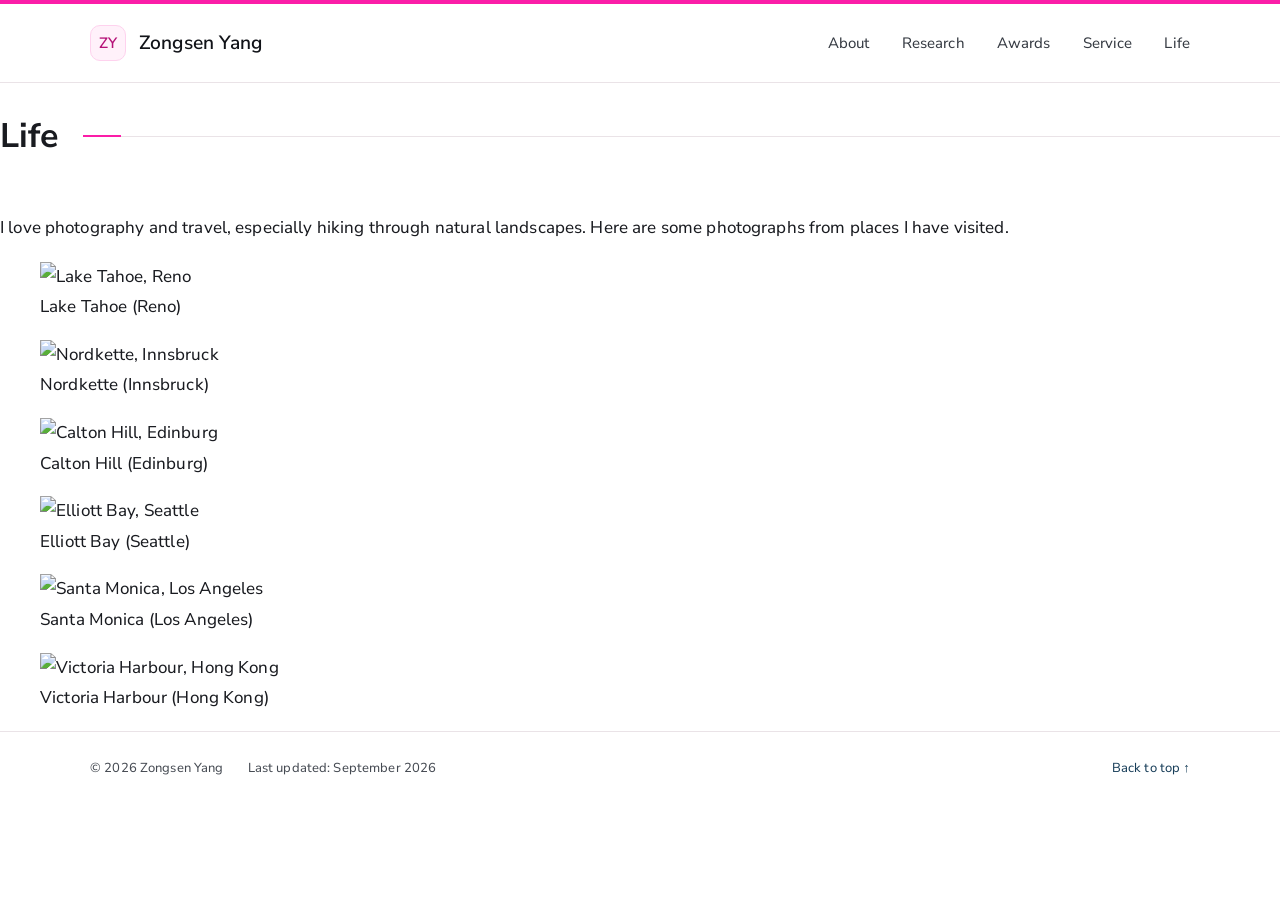
==== life.html @ 4fd2ffce "Add files via upload" ====
<!doctype html>
<html lang="en">
<head>
  <meta charset="utf-8">
  <meta name="viewport" content="width=device-width, initial-scale=1">
  <meta name="description" content="Photography and travels by Zongsen Yang: a collection of landscapes and places I have visited.">
  <meta name="theme-color" content="#fff1fa">
  <title>Life | Zongsen Yang</title>
  <link rel="icon" type="image/svg+xml" href="data:image/svg+xml,%3Csvg xmlns='http://www.w3.org/2000/svg' viewBox='0 0 64 64'%3E%3Crect width='64' height='64' rx='14' fill='%23fff1fa'/%3E%3Crect x='1' y='1' width='62' height='62' rx='13' fill='none' stroke='%23FB1DA8' stroke-width='2'/%3E%3Ctext x='32' y='43' text-anchor='middle' font-family='Arial,sans-serif' font-size='30' fill='%23b51278'%3EZY%3C/text%3E%3C/svg%3E">
  <link rel="preload" href="assets/fonts/nunitosans-normal-latin.woff2" as="font" type="font/woff2" crossorigin>
  <link rel="stylesheet" href="assets/fonts.css">
  <link rel="stylesheet" href="assets/styles.css">
  <script src="assets/main.js" defer></script>
</head>
<body id="top" data-font="nunito">
  <a class="skip-link" href="#main">Skip to content</a>
  <header class="site-header">
    <div class="header-inner">
      <a class="wordmark" href="index.html" aria-label="Zongsen Yang, academic homepage"><span class="monogram" aria-hidden="true">ZY</span><span>Zongsen Yang</span></a>
      <nav aria-label="Main navigation">
        <a href="index.html#about">About</a>
        <a href="index.html#research">Research</a>
        <a href="index.html#awards">Awards</a>
        <a href="index.html#service">Service</a>
        <a href="life.html" aria-current="page">Life</a>
      </nav>
    </div>
  </header>

  <main id="main" class="life-layout">
    <div class="section-heading life-heading"><h1>Life</h1><span class="section-rule" aria-hidden="true"></span></div>
    <p class="life-intro">I love photography and travel, especially hiking through natural landscapes. Here are some photographs from places I have visited.</p>

    <div class="photo-gallery" role="group" aria-label="Travel photography">
      <figure class="photo-card">
        <img src="assets/photo/web/LakeTahoe_Reno-1600.jpg" srcset="assets/photo/web/LakeTahoe_Reno-960.jpg 960w, assets/photo/web/LakeTahoe_Reno-1600.jpg 1600w" sizes="(max-width: 560px) calc((100vw - 60px) / 2), (max-width: 850px) calc((100vw - 76px) / 2), (max-width: 1160px) calc((100vw - 88px) / 2), 536px" width="1600" height="1067" fetchpriority="high" decoding="async" alt="Lake Tahoe, Reno">
        <figcaption>Lake Tahoe <span class="photo-city">(Reno)</span></figcaption>
      </figure>
      <figure class="photo-card">
        <img src="assets/photo/web/Nordkette_Innsbruck-1600.jpg" srcset="assets/photo/web/Nordkette_Innsbruck-960.jpg 960w, assets/photo/web/Nordkette_Innsbruck-1600.jpg 1600w" sizes="(max-width: 560px) calc((100vw - 60px) / 2), (max-width: 850px) calc((100vw - 76px) / 2), (max-width: 1160px) calc((100vw - 88px) / 2), 536px" width="1600" height="1067" decoding="async" alt="Nordkette, Innsbruck">
        <figcaption>Nordkette <span class="photo-city">(Innsbruck)</span></figcaption>
      </figure>
      <figure class="photo-card">
        <img src="assets/photo/web/CaltonHill_Edinburg-1600.jpg" srcset="assets/photo/web/CaltonHill_Edinburg-960.jpg 960w, assets/photo/web/CaltonHill_Edinburg-1600.jpg 1600w" sizes="(max-width: 560px) calc((100vw - 60px) / 2), (max-width: 850px) calc((100vw - 76px) / 2), (max-width: 1160px) calc((100vw - 88px) / 2), 536px" width="1600" height="1067" loading="lazy" decoding="async" alt="Calton Hill, Edinburg">
        <figcaption>Calton Hill <span class="photo-city">(Edinburg)</span></figcaption>
      </figure>
      <figure class="photo-card">
        <img src="assets/photo/web/ElliottBay_Seattle-1600.jpg" srcset="assets/photo/web/ElliottBay_Seattle-960.jpg 960w, assets/photo/web/ElliottBay_Seattle-1600.jpg 1600w" sizes="(max-width: 560px) calc((100vw - 60px) / 2), (max-width: 850px) calc((100vw - 76px) / 2), (max-width: 1160px) calc((100vw - 88px) / 2), 536px" width="1600" height="1066" loading="lazy" decoding="async" alt="Elliott Bay, Seattle">
        <figcaption>Elliott Bay <span class="photo-city">(Seattle)</span></figcaption>
      </figure>
      <figure class="photo-card">
        <img src="assets/photo/web/SantaMonica_LosAngeles-1600.jpg" srcset="assets/photo/web/SantaMonica_LosAngeles-960.jpg 960w, assets/photo/web/SantaMonica_LosAngeles-1600.jpg 1600w" sizes="(max-width: 560px) calc((100vw - 60px) / 2), (max-width: 850px) calc((100vw - 76px) / 2), (max-width: 1160px) calc((100vw - 88px) / 2), 536px" width="1600" height="1067" loading="lazy" decoding="async" alt="Santa Monica, Los Angeles">
        <figcaption>Santa Monica <span class="photo-city">(Los Angeles)</span></figcaption>
      </figure>
      <figure class="photo-card">
        <img src="assets/photo/web/VictoriaHarbour_HongKong-1600.jpg" srcset="assets/photo/web/VictoriaHarbour_HongKong-960.jpg 960w, assets/photo/web/VictoriaHarbour_HongKong-1600.jpg 1600w" sizes="(max-width: 560px) calc((100vw - 60px) / 2), (max-width: 850px) calc((100vw - 76px) / 2), (max-width: 1160px) calc((100vw - 88px) / 2), 536px" width="1600" height="899" loading="lazy" decoding="async" alt="Victoria Harbour, Hong Kong">
        <figcaption>Victoria Harbour <span class="photo-city">(Hong Kong)</span></figcaption>
      </figure>
    </div>
  </main>

  <footer class="site-footer"><div><span>© 2026 Zongsen Yang</span><span>Last updated: September 2026</span><a href="#top">Back to top <span aria-hidden="true">↑</span></a></div></footer>
</body>
</html>
---- assets/fonts.css ----
/* Self-hosted Latin font subsets. See fonts/SOURCES.json and each OFL license. */
@font-face {
  font-family: 'EB Garamond';
  font-style: italic;
  font-weight: 400 700;
  font-display: swap;
  src: url(fonts/ebgaramond-italic-latin.woff2) format('woff2');
  unicode-range: U+0000-00FF, U+0131, U+0152-0153, U+02BB-02BC, U+02C6, U+02DA, U+02DC, U+0304, U+0308, U+0329, U+2000-206F, U+20AC, U+2122, U+2191, U+2193, U+2212, U+2215, U+FEFF, U+FFFD;
}

@font-face {
  font-family: 'EB Garamond';
  font-style: normal;
  font-weight: 400 700;
  font-display: swap;
  src: url(fonts/ebgaramond-normal-latin.woff2) format('woff2');
  unicode-range: U+0000-00FF, U+0131, U+0152-0153, U+02BB-02BC, U+02C6, U+02DA, U+02DC, U+0304, U+0308, U+0329, U+2000-206F, U+20AC, U+2122, U+2191, U+2193, U+2212, U+2215, U+FEFF, U+FFFD;
}

@font-face {
  font-family: 'Inter';
  font-style: italic;
  font-weight: 400 700;
  font-display: swap;
  src: url(fonts/inter-italic-latin.woff2) format('woff2');
  unicode-range: U+0000-00FF, U+0131, U+0152-0153, U+02BB-02BC, U+02C6, U+02DA, U+02DC, U+0304, U+0308, U+0329, U+2000-206F, U+20AC, U+2122, U+2191, U+2193, U+2212, U+2215, U+FEFF, U+FFFD;
}

@font-face {
  font-family: 'Inter';
  font-style: normal;
  font-weight: 400 700;
  font-display: swap;
  src: url(fonts/inter-normal-latin.woff2) format('woff2');
  unicode-range: U+0000-00FF, U+0131, U+0152-0153, U+02BB-02BC, U+02C6, U+02DA, U+02DC, U+0304, U+0308, U+0329, U+2000-206F, U+20AC, U+2122, U+2191, U+2193, U+2212, U+2215, U+FEFF, U+FFFD;
}

@font-face {
  font-family: 'Libre Baskerville';
  font-style: italic;
  font-weight: 400 700;
  font-display: swap;
  src: url(fonts/librebaskerville-italic-latin.woff2) format('woff2');
  unicode-range: U+0000-00FF, U+0131, U+0152-0153, U+02BB-02BC, U+02C6, U+02DA, U+02DC, U+0304, U+0308, U+0329, U+2000-206F, U+20AC, U+2122, U+2191, U+2193, U+2212, U+2215, U+FEFF, U+FFFD;
}

@font-face {
  font-family: 'Libre Baskerville';
  font-style: normal;
  font-weight: 400 700;
  font-display: swap;
  src: url(fonts/librebaskerville-normal-latin.woff2) format('woff2');
  unicode-range: U+0000-00FF, U+0131, U+0152-0153, U+02BB-02BC, U+02C6, U+02DA, U+02DC, U+0304, U+0308, U+0329, U+2000-206F, U+20AC, U+2122, U+2191, U+2193, U+2212, U+2215, U+FEFF, U+FFFD;
}

@font-face {
  font-family: 'Lora';
  font-style: italic;
  font-weight: 400 700;
  font-display: swap;
  src: url(fonts/lora-italic-latin.woff2) format('woff2');
  unicode-range: U+0000-00FF, U+0131, U+0152-0153, U+02BB-02BC, U+02C6, U+02DA, U+02DC, U+0304, U+0308, U+0329, U+2000-206F, U+20AC, U+2122, U+2191, U+2193, U+2212, U+2215, U+FEFF, U+FFFD;
}

@font-face {
  font-family: 'Lora';
  font-style: normal;
  font-weight: 400 700;
  font-display: swap;
  src: url(fonts/lora-normal-latin.woff2) format('woff2');
  unicode-range: U+0000-00FF, U+0131, U+0152-0153, U+02BB-02BC, U+02C6, U+02DA, U+02DC, U+0304, U+0308, U+0329, U+2000-206F, U+20AC, U+2122, U+2191, U+2193, U+2212, U+2215, U+FEFF, U+FFFD;
}

@font-face {
  font-family: 'Manrope';
  font-style: normal;
  font-weight: 400 700;
  font-display: swap;
  src: url(fonts/manrope-normal-latin.woff2) format('woff2');
  unicode-range: U+0000-00FF, U+0131, U+0152-0153, U+02BB-02BC, U+02C6, U+02DA, U+02DC, U+0304, U+0308, U+0329, U+2000-206F, U+20AC, U+2122, U+2191, U+2193, U+2212, U+2215, U+FEFF, U+FFFD;
}

@font-face {
  font-family: 'Nunito Sans';
  font-style: italic;
  font-weight: 400 700;
  font-stretch: 100%;
  font-display: swap;
  src: url(fonts/nunitosans-italic-latin.woff2) format('woff2');
  unicode-range: U+0000-00FF, U+0131, U+0152-0153, U+02BB-02BC, U+02C6, U+02DA, U+02DC, U+0304, U+0308, U+0329, U+2000-206F, U+20AC, U+2122, U+2191, U+2193, U+2212, U+2215, U+FEFF, U+FFFD;
}

@font-face {
  font-family: 'Nunito Sans';
  font-style: normal;
  font-weight: 400 700;
  font-stretch: 100%;
  font-display: swap;
  src: url(fonts/nunitosans-normal-latin.woff2) format('woff2');
  unicode-range: U+0000-00FF, U+0131, U+0152-0153, U+02BB-02BC, U+02C6, U+02DA, U+02DC, U+0304, U+0308, U+0329, U+2000-206F, U+20AC, U+2122, U+2191, U+2193, U+2212, U+2215, U+FEFF, U+FFFD;
}

/* Additional rounded families. */
@font-face {
  font-family: 'M PLUS Rounded 1c';
  font-style: normal;
  font-weight: 400;
  font-display: swap;
  src: url(fonts/mplusrounded1c-normal-400-latin.woff2) format('woff2');
  unicode-range: U+0000-00FF, U+0131, U+0152-0153, U+02BB-02BC, U+02C6, U+02DA, U+02DC, U+0304, U+0308, U+0329, U+2000-206F, U+20AC, U+2122, U+2191, U+2193, U+2212, U+2215, U+FEFF, U+FFFD;
}

@font-face {
  font-family: 'M PLUS Rounded 1c';
  font-style: normal;
  font-weight: 500;
  font-display: swap;
  src: url(fonts/mplusrounded1c-normal-500-latin.woff2) format('woff2');
  unicode-range: U+0000-00FF, U+0131, U+0152-0153, U+02BB-02BC, U+02C6, U+02DA, U+02DC, U+0304, U+0308, U+0329, U+2000-206F, U+20AC, U+2122, U+2191, U+2193, U+2212, U+2215, U+FEFF, U+FFFD;
}

@font-face {
  font-family: 'M PLUS Rounded 1c';
  font-style: normal;
  font-weight: 700;
  font-display: swap;
  src: url(fonts/mplusrounded1c-normal-700-latin.woff2) format('woff2');
  unicode-range: U+0000-00FF, U+0131, U+0152-0153, U+02BB-02BC, U+02C6, U+02DA, U+02DC, U+0304, U+0308, U+0329, U+2000-206F, U+20AC, U+2122, U+2191, U+2193, U+2212, U+2215, U+FEFF, U+FFFD;
}

@font-face {
  font-family: 'Nunito';
  font-style: italic;
  font-weight: 400 700;
  font-display: swap;
  src: url(fonts/nunito-italic-400-700-latin.woff2) format('woff2');
  unicode-range: U+0000-00FF, U+0131, U+0152-0153, U+02BB-02BC, U+02C6, U+02DA, U+02DC, U+0304, U+0308, U+0329, U+2000-206F, U+20AC, U+2122, U+2191, U+2193, U+2212, U+2215, U+FEFF, U+FFFD;
}

@font-face {
  font-family: 'Nunito';
  font-style: normal;
  font-weight: 400 700;
  font-display: swap;
  src: url(fonts/nunito-normal-400-700-latin.woff2) format('woff2');
  unicode-range: U+0000-00FF, U+0131, U+0152-0153, U+02BB-02BC, U+02C6, U+02DA, U+02DC, U+0304, U+0308, U+0329, U+2000-206F, U+20AC, U+2122, U+2191, U+2193, U+2212, U+2215, U+FEFF, U+FFFD;
}

@font-face {
  font-family: 'Quicksand';
  font-style: normal;
  font-weight: 400 700;
  font-display: swap;
  src: url(fonts/quicksand-normal-400-700-latin.woff2) format('woff2');
  unicode-range: U+0000-00FF, U+0131, U+0152-0153, U+02BB-02BC, U+02C6, U+02DA, U+02DC, U+0304, U+0308, U+0329, U+2000-206F, U+20AC, U+2122, U+2191, U+2193, U+2212, U+2215, U+FEFF, U+FFFD;
}
---- assets/styles.css ----
:root {
  color-scheme: light;
  --ink: #191b20;
  --navy: #111318;
  --link: #183e59;
  --secondary: #363b43;
  --muted: #454a52;
  --line: #eae3e7;
  --soft: #fff8fc;
  --rose: #FB1DA8;
  --rose-ink: #b51278;
  --rose-text: #70445f;
  --rose-line: #fed2ee;
  --rose-soft: #fff1fa;
  --serif: Georgia, "Times New Roman", serif;
  --sans: -apple-system, BlinkMacSystemFont, "Segoe UI", Arial, sans-serif;
  --heading-font: "Nunito Sans", Arial, sans-serif;
  --body-font: "Nunito Sans", Arial, sans-serif;
  --heading-weight: 600;
}
* { box-sizing: border-box; }
html { scroll-behavior: smooth; scroll-padding-top: 108px; }
body { margin: 0; color: var(--ink); background: #fff; font: 1.0625rem/1.8 var(--body-font); letter-spacing: .008em; border-top: 4px solid var(--rose); }
body[data-font] { --heading-weight: 400; }
body[data-font="classic"] { --heading-font: Georgia, "Times New Roman", serif; --body-font: Arial, "Helvetica Neue", sans-serif; }
body[data-font="book"] { --heading-font: "Palatino Linotype", "Book Antiqua", Palatino, Georgia, serif; --body-font: "Palatino Linotype", "Book Antiqua", Palatino, Georgia, serif; }
body[data-font="paper"] { --heading-font: "Times New Roman", Times, serif; --body-font: "Times New Roman", Times, serif; }
body[data-font="modern"] { --heading-font: "Segoe UI", Arial, sans-serif; --body-font: "Segoe UI", Arial, sans-serif; }
body[data-font="garamond"] { --heading-font: "EB Garamond", Georgia, serif; --body-font: "EB Garamond", Georgia, serif; }
body[data-font="baskerville"] { --heading-font: "Libre Baskerville", Georgia, serif; --body-font: "Libre Baskerville", Georgia, serif; }
body[data-font="lora"] { --heading-font: "Lora", Georgia, serif; --body-font: "Lora", Georgia, serif; }
body[data-font="inter"] { --heading-font: "Inter", Arial, sans-serif; --body-font: "Inter", Arial, sans-serif; --heading-weight: 600; }
body[data-font="manrope"] { --heading-font: "Manrope", Arial, sans-serif; --body-font: "Manrope", Arial, sans-serif; --heading-weight: 600; }
body[data-font="nunito"] { --heading-font: "Nunito Sans", Arial, sans-serif; --body-font: "Nunito Sans", Arial, sans-serif; --heading-weight: 600; }
body[data-font="nunito"] { font-weight: 450; }
body[data-font="nunito-rounded"] { --heading-font: "Nunito", Arial, sans-serif; --body-font: "Nunito", Arial, sans-serif; --heading-weight: 600; font-weight: 450; }
body[data-font="quicksand"] { --heading-font: "Quicksand", Arial, sans-serif; --body-font: "Quicksand", Arial, sans-serif; --heading-weight: 600; font-weight: 500; }
body[data-font="mplus-rounded"] { --heading-font: "M PLUS Rounded 1c", Arial, sans-serif; --body-font: "M PLUS Rounded 1c", Arial, sans-serif; --heading-weight: 500; font-weight: 400; }
a { color: var(--link); text-decoration: none; }
a:hover { color: var(--rose-ink); text-decoration: none; }
a:focus-visible { outline: 2px solid var(--link); outline-offset: 5px; border-radius: 2px; }
p { margin: 0 0 1.15rem; }
strong { font-weight: 600; }
.skip-link { position: fixed; z-index: 10; top: -100px; left: 1rem; padding: .6rem 1rem; background: var(--navy); color: #fff; }
.skip-link:focus { top: .5rem; color: #fff; }
.site-header { position: sticky; top: 0; z-index: 5; background: #fffffffa; border-bottom: 1px solid var(--line); }
.header-inner { max-width: 1160px; margin: auto; min-height: 78px; padding: 0 30px; display: flex; align-items: center; justify-content: space-between; gap: 24px; }
.wordmark { display: flex; align-items: center; gap: 13px; font: var(--heading-weight) 1.2rem/1.4 var(--heading-font); color: var(--navy); text-decoration: none; white-space: nowrap; }
.monogram { display: grid; place-items: center; width: 36px; height: 36px; border: 1px solid var(--rose-line); border-radius: 10px; background: var(--rose-soft); color: var(--rose-ink); font-size: .9375rem; letter-spacing: .02em; }
nav { display: flex; align-self: stretch; gap: 32px; }
nav a { position: relative; display: flex; align-items: center; color: var(--secondary); text-decoration: none; font-size: .9375rem; }
nav a[aria-current="location"] { color: var(--rose-ink); font-weight: 700; }
.page-layout { display: grid; grid-template-columns: 246px minmax(0,1fr); gap: 70px; max-width: 1160px; margin: 0 auto; padding: 58px 30px 72px; align-items: start; }
.profile { position: sticky; top: 124px; }
.portrait { display: block; width: 246px; height: 258px; object-fit: cover; object-position: 51% 54%; border-radius: 12px; border: 1px solid var(--rose-line); background: var(--soft); box-shadow: 0 8px 24px #fb1da80a; }
.profile h1 { color: var(--navy); font: var(--heading-weight) 2rem/1.25 var(--heading-font); letter-spacing: 0; margin: 25px 0 8px; }
.role { margin-bottom: 13px; font-weight: 600; color: var(--rose-ink); }
.affiliation { color: var(--secondary); font-size: .9375rem; line-height: 1.75; margin-bottom: 18px; }
.email-link { display: flex; align-items: flex-start; gap: 7px; font-size: .875rem; line-height: 1.6; text-decoration: none; overflow-wrap: anywhere; }
.email-link svg { width: 17px; height: 17px; flex: 0 0 17px; margin-top: 3px; }
.interests { margin-top: 29px; padding-top: 24px; border-top: 1px solid var(--line); }
.interests h2 { margin: 0 0 9px; font-size: .875rem; font-weight: 600; color: var(--navy); }
.interests ul { list-style: none; padding: 0; margin: 0; color: var(--muted); font-size: .875rem; line-height: 1.9; }
.interests li { border-left: 2px solid var(--rose-line); padding-left: 10px; margin-top: 5px; }
main { min-width: 0; }
.section + .section { margin-top: 50px; }
.section-heading { display: flex; align-items: center; gap: 24px; margin: 0 0 23px; }
.section-heading h2 { color: var(--navy); font: var(--heading-weight) 1.875rem/1.3 var(--heading-font); letter-spacing: 0; margin: 0; }
.section-rule { flex: 1; height: 1px; background: var(--line); min-width: 18px; position: relative; }
.section-rule::before { content: ""; display: block; width: min(38px,100%); height: 2px; background: var(--rose); position: absolute; top: -1px; }
.about-section p { line-height: 1.85; }
.about-section .mentor-link { color: var(--rose-ink); font-weight: 600; }
.about-section .mentor-link:hover, .about-section .mentor-link:focus-visible { color: #850d57; outline-color: var(--rose-ink); }
.about-section strong { color: var(--navy); }
.group-label { margin: 0 0 3px; font-size: .8125rem; text-transform: uppercase; letter-spacing: 1.55px; font-weight: 600; color: var(--muted); }
.paper { display: grid; grid-template-columns: 32px minmax(0,1fr); column-gap: 17px; padding: 29px 0 30px; border-bottom: 1px solid var(--line); }
.paper-index { display: grid; place-items: center; width: 30px; height: 30px; background: var(--rose-soft); border: 1px solid var(--rose-line); border-radius: 8px; font: 600 .8125rem/1 var(--body-font); color: var(--rose-ink); margin-top: 1px; letter-spacing: .02em; }
.paper h4 { font: 700 1.125rem/1.55 var(--body-font); letter-spacing: .003em; color: var(--navy); margin: 0 0 9px; }
.paper h4 a { color: inherit; text-decoration: none; }
.paper h4 a:hover { color: var(--rose-ink); }
.paper-resources { font-size: .875rem; font-weight: 500; letter-spacing: normal; }
.paper h4 .paper-resources a { display: inline-block; margin-left: .45em; color: var(--rose-ink); white-space: nowrap; }
.paper h4 .paper-resources a:hover { color: #850d57; }
.paper p { margin-bottom: 7px; }
.authors { font-size: 1rem; color: var(--secondary); }
.publication-status { font-size: .9375rem; color: var(--secondary); }
.publication-status > span { padding: 0 5px; color: var(--muted); }
.paper-note { font-size: .875rem; color: var(--muted); }
.paper-highlights { margin-top: 16px; border: 1px solid var(--rose-line); border-left: 2px solid var(--rose); border-radius: 9px; overflow: hidden; background: var(--soft); }
.paper-highlight { display: grid; grid-template-columns: 86px minmax(0,1fr); align-items: baseline; gap: 12px; padding: 13px 15px; color: var(--rose-text); font-size: .90625rem; line-height: 1.75; }
.paper-highlight + .paper-highlight { border-top: 1px solid var(--rose-line); }
.highlight-label { color: var(--rose-ink); font-size: .8125rem; font-weight: 700; letter-spacing: .025em; }
.paper-highlight p { margin: 0; }
.paper-highlight strong { color: var(--rose-ink); font-weight: 700; }
.recognition-list { list-style: none; margin: 0; padding: 0; }
.recognition-list li + li { margin-top: 8px; }
.award-entry { position: relative; padding-left: 1.65em; }
.award-icon { position: absolute; left: 0; top: .3em; width: 1.1em; height: 1.1em; color: var(--rose); }
.publication-label { margin-top: 28px; }
.published-paper { border-bottom: 0; padding-bottom: 0; }
.journal { color: var(--rose-ink); font-weight: 600; }
.award-list { margin: 0; padding: 0; list-style: none; }
.award-list li { display: grid; grid-template-columns: 94px minmax(0,1fr); gap: 16px; padding: 15px 0; border-bottom: 1px solid #edf0f3; }
.award-list li:first-child { padding-top: 0; }
.award-list li:last-child { border-bottom: 0; padding-bottom: 0; }
.award-year { color: var(--rose-ink); font-size: .875rem; padding: 2px 7px; font-variant-numeric: tabular-nums; background: var(--rose-soft); border-radius: 5px; align-self: start; justify-self: start; }
.award-list strong { color: var(--navy); font-size: .9375rem; }
.award-list p { margin: 2px 0 0; font-size: .875rem; color: var(--muted); line-height: 1.65; }
.service-list { margin: 0; }
.service-list > div { display: grid; grid-template-columns: 166px minmax(0,1fr); gap: 18px; margin-bottom: 20px; }
.service-list dt { font-weight: 600; font-size: .9375rem; color: var(--navy); }
.service-list dd { margin: 0; font-size: .9375rem; color: var(--secondary); }
.site-footer { border-top: 1px solid var(--line); color: var(--muted); font-size: .8125rem; }
.site-footer > div { max-width: 1160px; margin: auto; display: flex; align-items: center; gap: 24px; padding: 25px 30px; }
.site-footer a { margin-left: auto; text-decoration: none; }
.visually-hidden { position: absolute; width: 1px; height: 1px; padding: 0; margin: -1px; overflow: hidden; clip-path: inset(50%); white-space: nowrap; border: 0; }
.font-preview[hidden] { display: none; }
.font-preview { background: #fffafd; border-bottom: 1px solid var(--line); font: .875rem/1.65 var(--sans); letter-spacing: normal; }
.font-preview details { max-width: 1160px; margin: auto; padding: 20px 30px; }
.font-preview summary { cursor: pointer; color: var(--navy); font-weight: 600; padding: 4px 0; }
.font-current { float: right; font-size: .8125rem; font-weight: 400; color: var(--muted); }
.font-intro { margin: 9px 0 17px; color: var(--secondary); }
.font-options { display: grid; grid-template-columns: repeat(4,minmax(0,1fr)); gap: 12px; border: 0; margin: 0; padding: 0; }
.font-options-new { grid-template-columns: repeat(3,minmax(0,1fr)); margin-bottom: 22px; }
.font-options-new legend { font-weight: 600; color: var(--secondary); padding: 0 0 11px; }
.font-preview .original-fonts { padding: 0; }
.original-fonts > summary { margin-bottom: 12px; font-weight: 400; }
.font-card { position: relative; display: block; padding: 17px 16px 14px; border: 1px solid #cfdae2; background: #fff; border-radius: 4px; cursor: pointer; }
.font-card:hover { border-color: #7f9bae; }
.font-card:has(input:checked) { border-color: var(--navy); box-shadow: 0 0 0 1px var(--navy); }
.font-card:focus-within { outline: 2px solid var(--link); outline-offset: 4px; }
.font-card input { position: absolute; top: 18px; right: 14px; accent-color: var(--navy); width: 16px; height: 16px; margin: 0; }
.font-card-label { display: block; padding-right: 18px; font-size: .875rem; color: var(--navy); font-weight: 600; }
.font-recommendation { font-weight: 400; color: var(--muted); font-size: .75rem; padding-left: 6px; }
.font-sample-name { display: block; color: var(--navy); font-size: 1.6rem; line-height: 1.4; margin: 15px 0 8px; overflow-wrap: anywhere; }
.font-sample-body { display: block; font-size: 1rem; line-height: 1.6; color: var(--ink); }
.font-family-label { display: block; border-top: 1px solid #e7edf1; margin-top: 15px; padding-top: 11px; font-size: .75rem; color: var(--muted); }
.font-classic .font-sample-name { font-family: Georgia, "Times New Roman", serif; }
.font-classic .font-sample-body { font-family: Arial, "Helvetica Neue", sans-serif; }
.font-book .font-sample-name, .font-book .font-sample-body { font-family: "Palatino Linotype", "Book Antiqua", Palatino, Georgia, serif; }
.font-paper .font-sample-name, .font-paper .font-sample-body { font-family: "Times New Roman", Times, serif; }
.font-modern .font-sample-name, .font-modern .font-sample-body { font-family: "Segoe UI", Arial, sans-serif; }
.font-garamond .font-sample-name, .font-garamond .font-sample-body { font-family: "EB Garamond", Georgia, serif; }
.font-baskerville .font-sample-name, .font-baskerville .font-sample-body { font-family: "Libre Baskerville", Georgia, serif; }
.font-lora .font-sample-name, .font-lora .font-sample-body { font-family: "Lora", Georgia, serif; }
.font-inter .font-sample-name, .font-inter .font-sample-body { font-family: "Inter", Arial, sans-serif; }
.font-manrope .font-sample-name, .font-manrope .font-sample-body { font-family: "Manrope", Arial, sans-serif; }
.font-nunito .font-sample-name, .font-nunito .font-sample-body { font-family: "Nunito Sans", Arial, sans-serif; }
.font-inter .font-sample-name, .font-manrope .font-sample-name, .font-nunito .font-sample-name { font-weight: 600; }
.font-nunito-rounded .font-sample-name, .font-nunito-rounded .font-sample-body { font-family: "Nunito", Arial, sans-serif; }
.font-quicksand .font-sample-name, .font-quicksand .font-sample-body { font-family: "Quicksand", Arial, sans-serif; }
.font-mplus-rounded .font-sample-name, .font-mplus-rounded .font-sample-body { font-family: "M PLUS Rounded 1c", Arial, sans-serif; }
.font-nunito-rounded .font-sample-name, .font-quicksand .font-sample-name { font-weight: 600; }
.font-nunito-rounded .font-sample-body { font-weight: 450; }
.font-quicksand .font-sample-body, .font-mplus-rounded .font-sample-name { font-weight: 500; }
.font-footnote { font-size: .75rem; color: var(--muted); margin: 12px 0 0; }
@media (max-width: 1000px) { .font-options { grid-template-columns: repeat(2,minmax(0,1fr)); } }
@media (max-width: 560px) { .font-preview details { padding: 15px 22px; } .font-options { gap: 10px; } .font-card { padding: 13px 11px; } .font-card input { right: 9px; top: 16px; } .font-card-label { font-size: .8125rem; } .font-recommendation { display: none; } .font-sample-name { font-size: 1.35rem; } .font-sample-body { font-size: .9375rem; } .font-current { font-size: .75rem; } }
@media (max-width: 350px) { .font-options { grid-template-columns: 1fr; } }
@media (min-width: 851px) and (max-height: 830px) { .profile { position: static; } }
@media (max-width: 1000px) { .page-layout { gap: 44px; grid-template-columns: 220px minmax(0,1fr); } .portrait { width: 220px; height: 240px; } .email-link { font-size: .875rem; } .service-list > div { grid-template-columns: 140px minmax(0,1fr); } }
@media (max-width: 850px) {
  .header-inner { padding: 0 24px; }
  nav { gap: 24px; }
  .page-layout { display: block; max-width: 760px; padding: 36px 24px 48px; }
  .profile { display: grid; grid-template-columns: 180px minmax(0,1fr); gap: 28px; position: static; padding-bottom: 36px; margin-bottom: 36px; border-bottom: 1px solid var(--line); }
  .portrait { width: 180px; height: 206px; }
  .profile h1 { margin-top: 0; }
  .affiliation { margin-bottom: 10px; }
  .desktop-break { display: none; }
  .interests { margin-top: 18px; padding-top: 16px; }
  .interests ul { display: flex; gap: 4px 14px; flex-wrap: wrap; }
}
@media (max-width: 560px) {
  html { scroll-padding-top: 130px; }
  .header-inner { flex-direction: column; gap: 0; align-items: flex-start; padding: 12px 22px 0; min-height: auto; }
  .wordmark { font-size: 1.1rem; gap: 10px; }
  .monogram { width: 30px; height: 30px; font-size: .875rem; }
  nav { width: 100%; gap: 0; justify-content: space-between; min-height: 49px; margin-top: 2px; }
  nav a { font-size: .875rem; min-height: 44px; padding: 0 5px; }
  nav a:first-child { padding-left: 0; }
  .page-layout { padding: 30px 22px 44px; }
  .profile { grid-template-columns: 112px minmax(0,1fr); gap: 19px; padding-bottom: 29px; margin-bottom: 31px; }
  .portrait { width: 112px; height: 142px; }
  .profile h1 { font-size: 1.65rem; margin-bottom: 6px; }
  .role { font-size: .875rem; margin-bottom: 7px; }
  .affiliation { font-size: .875rem; line-height: 1.6; }
  .email-link { gap: 5px; font-size: .875rem; margin-top: 10px; }
  .email-link svg { display: none; }
  .interests { margin-top: 17px; padding-top: 14px; }
  .interests ul { display: block; line-height: 1.65; }
  .section-heading { gap: 17px; margin-bottom: 20px; }
  .section-heading h2 { font-size: 1.65rem; }
  .section + .section { margin-top: 39px; }
  .paper { grid-template-columns: 25px minmax(0,1fr); gap: 10px; padding: 25px 0; }
  .paper-index { width: 24px; height: 26px; border-radius: 6px; font-size: .75rem; }
  .paper h4 { font-size: 1.0625rem; }
  .paper-highlight { grid-template-columns: minmax(0,1fr); gap: 3px; padding: 12px; }
  .highlight-label { font-size: .8125rem; }
  .award-list li { grid-template-columns: 81px minmax(0,1fr); gap: 10px; }
  .service-list > div { display: block; margin-bottom: 22px; }
  .service-list dt { margin-bottom: 5px; }
  .site-footer > div { flex-wrap: wrap; gap: 7px 18px; padding: 22px; }
  .site-footer > div > span:nth-child(2) { width: 100%; order: 2; }
}
@media (max-width: 350px) { .profile { display: block; } .portrait { width: 132px; height: 150px; margin-bottom: 20px; } .award-list li { grid-template-columns: 74px minmax(0,1fr); } }
@media (prefers-reduced-motion: reduce) { html { scroll-behavior: auto; } }
@media print {
  body { border: 0; font-size: 10pt; }
  .site-header, .skip-link, .site-footer, .font-preview { display: none; }
  .page-layout { display: block; padding: 0; max-width: none; }
  .profile { position: static; display: flex; gap: 24px; padding-bottom: 20px; margin-bottom: 24px; border-bottom: 1px solid var(--line); }
  .portrait { width: 105px; height: 125px; }
  .profile h1 { margin-top: 0; }
  .interests { display: none; }
  .affiliation { margin-bottom: 5px; }
  .desktop-break { display: none; }
  .section + .section { margin-top: 25px; }
  .section-heading { break-after: avoid; }
  .paper, .award-list li, .service-list > div { break-inside: avoid; }
  .paper-highlights { border-color: #bca5ae; }
  a { text-decoration: none; color: inherit; }
}
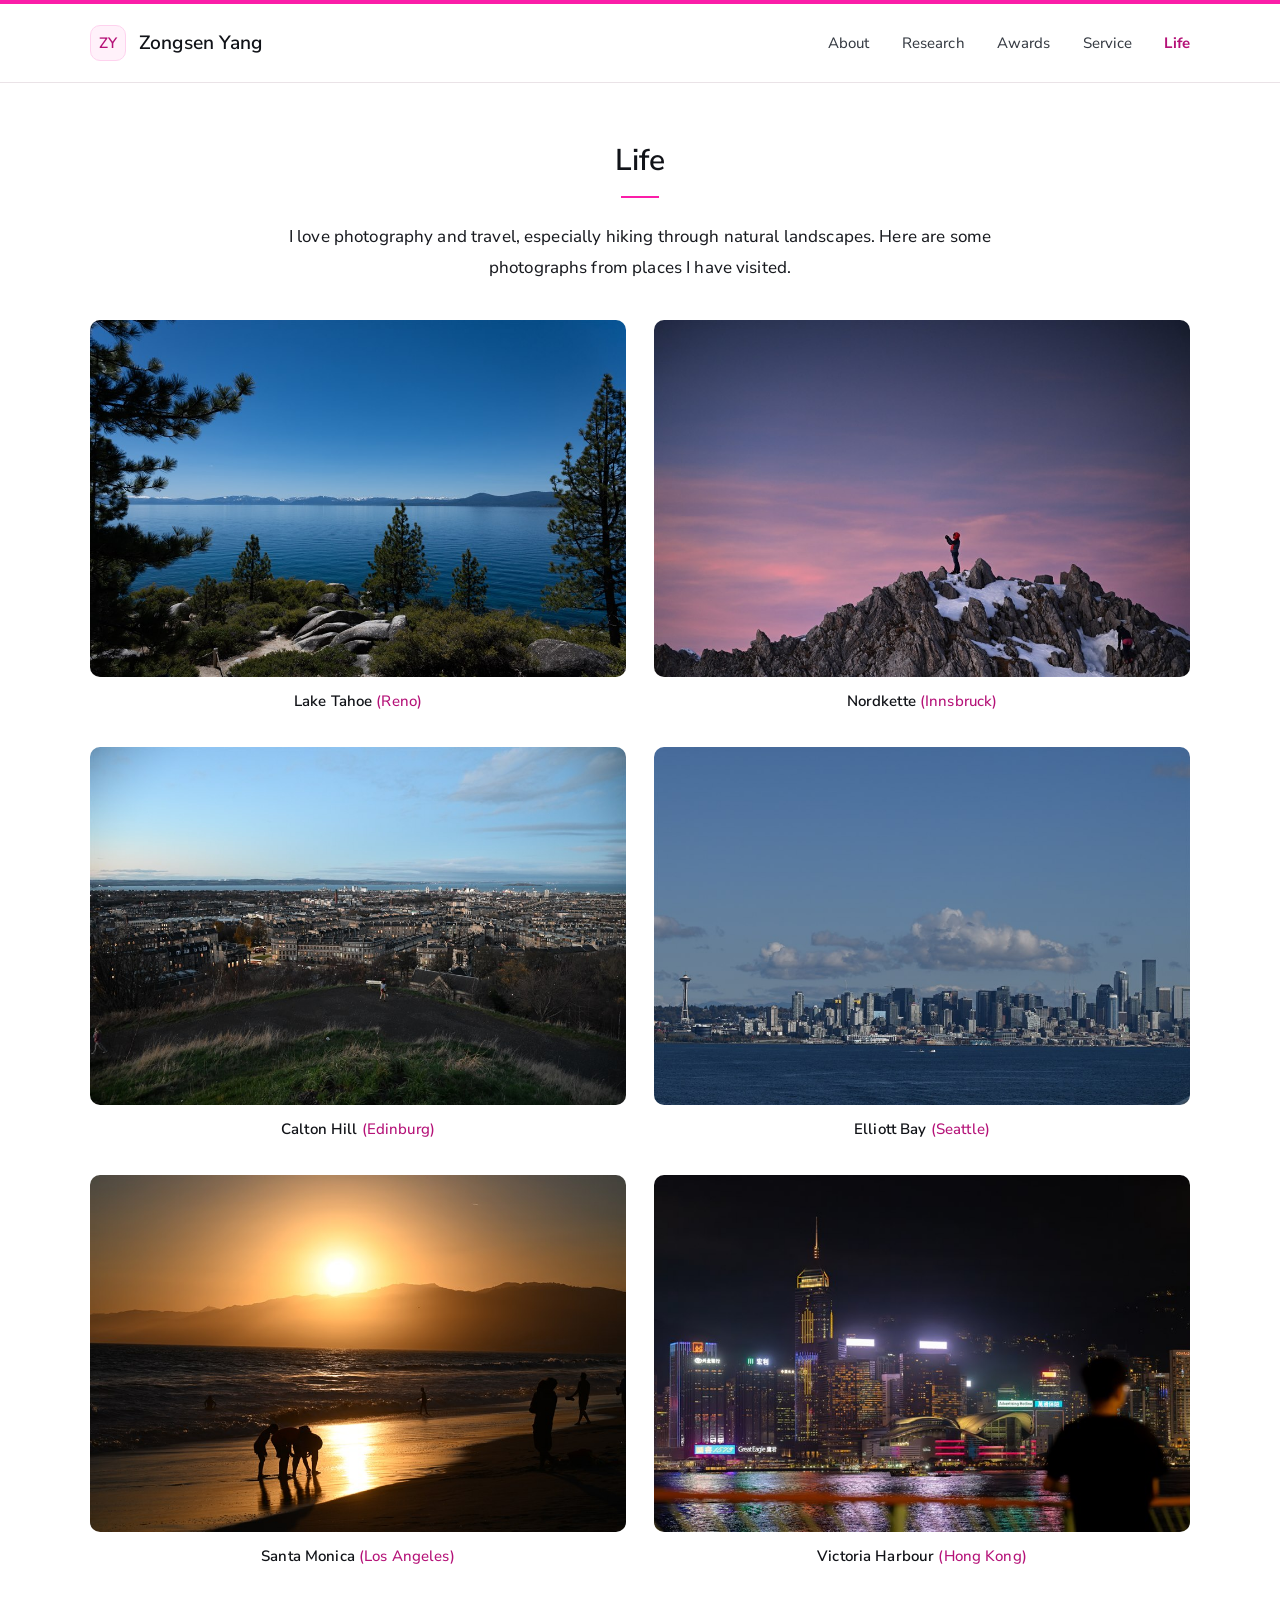
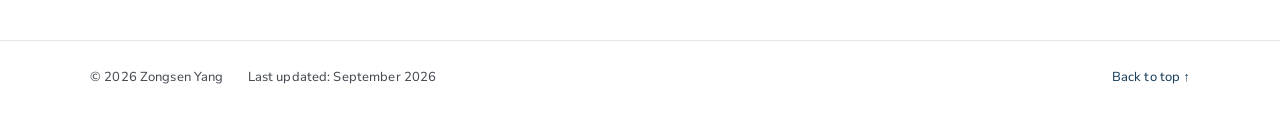
==== commit 5299178a: "Update" ====
--- a/life.html
+++ b/life.html
@@ -9,8 +9,8 @@
   <link rel="icon" type="image/svg+xml" href="data:image/svg+xml,%3Csvg xmlns='http://www.w3.org/2000/svg' viewBox='0 0 64 64'%3E%3Crect width='64' height='64' rx='14' fill='%23fff1fa'/%3E%3Crect x='1' y='1' width='62' height='62' rx='13' fill='none' stroke='%23FB1DA8' stroke-width='2'/%3E%3Ctext x='32' y='43' text-anchor='middle' font-family='Arial,sans-serif' font-size='30' fill='%23b51278'%3EZY%3C/text%3E%3C/svg%3E">
   <link rel="preload" href="assets/fonts/nunitosans-normal-latin.woff2" as="font" type="font/woff2" crossorigin>
   <link rel="stylesheet" href="assets/fonts.css">
-  <link rel="stylesheet" href="assets/styles.css">
-  <script src="assets/main.js" defer></script>
+  <link rel="stylesheet" href="assets/styles.css?v=20260916-academic-4">
+  <script src="assets/main.js?v=20260916-life-2" defer></script>
 </head>
 <body id="top" data-font="nunito">
   <a class="skip-link" href="#main">Skip to content</a>
--- a/assets/styles.css
+++ b/assets/styles.css
@@ -49,7 +49,7 @@
 .monogram { display: grid; place-items: center; width: 36px; height: 36px; border: 1px solid var(--rose-line); border-radius: 10px; background: var(--rose-soft); color: var(--rose-ink); font-size: .9375rem; letter-spacing: .02em; }
 nav { display: flex; align-self: stretch; gap: 32px; }
 nav a { position: relative; display: flex; align-items: center; color: var(--secondary); text-decoration: none; font-size: .9375rem; }
-nav a[aria-current="location"] { color: var(--rose-ink); font-weight: 700; }
+nav a[aria-current="location"], nav a[aria-current="page"] { color: var(--rose-ink); font-weight: 700; }
 .page-layout { display: grid; grid-template-columns: 246px minmax(0,1fr); gap: 70px; max-width: 1160px; margin: 0 auto; padding: 58px 30px 72px; align-items: start; }
 .profile { position: sticky; top: 124px; }
 .portrait { display: block; width: 246px; height: 258px; object-fit: cover; object-position: 51% 54%; border-radius: 12px; border: 1px solid var(--rose-line); background: var(--soft); box-shadow: 0 8px 24px #fb1da80a; }
@@ -110,6 +110,17 @@
 .service-list > div { display: grid; grid-template-columns: 166px minmax(0,1fr); gap: 18px; margin-bottom: 20px; }
 .service-list dt { font-weight: 600; font-size: .9375rem; color: var(--navy); }
 .service-list dd { margin: 0; font-size: .9375rem; color: var(--secondary); }
+.life-layout { max-width: 1160px; margin: 0 auto; padding: 58px 30px 72px; text-align: center; }
+.life-heading { display: block; }
+.life-heading h1 { color: var(--navy); font: var(--heading-weight) 1.875rem/1.3 var(--heading-font); letter-spacing: 0; margin: 0; }
+.life-heading .section-rule { display: block; width: 38px; height: 2px; margin: 16px auto 0; background: var(--rose); }
+.life-heading .section-rule::before { display: none; }
+.life-intro { max-width: 780px; margin: 0 auto 36px; line-height: 1.85; }
+.photo-gallery { display: grid; grid-template-columns: repeat(2, minmax(0, 1fr)); gap: 34px 28px; align-items: start; }
+.photo-card { margin: 0; min-width: 0; }
+.photo-card img { display: block; width: 100%; height: auto; aspect-ratio: 3 / 2; object-fit: cover; object-position: center; border-radius: 10px; background: var(--soft); }
+.photo-card figcaption { padding-top: 12px; color: var(--navy); font-size: .9375rem; font-weight: 600; line-height: 1.6; }
+.photo-city { color: var(--rose-ink); font-weight: 500; }
 .site-footer { border-top: 1px solid var(--line); color: var(--muted); font-size: .8125rem; }
 .site-footer > div { max-width: 1160px; margin: auto; display: flex; align-items: center; gap: 24px; padding: 25px 30px; }
 .site-footer a { margin-left: auto; text-decoration: none; }
@@ -160,6 +171,7 @@
 @media (min-width: 851px) and (max-height: 830px) { .profile { position: static; } }
 @media (max-width: 1000px) { .page-layout { gap: 44px; grid-template-columns: 220px minmax(0,1fr); } .portrait { width: 220px; height: 240px; } .email-link { font-size: .875rem; } .service-list > div { grid-template-columns: 140px minmax(0,1fr); } }
 @media (max-width: 850px) {
+  .life-layout { padding: 36px 24px 48px; }
   .header-inner { padding: 0 24px; }
   nav { gap: 24px; }
   .page-layout { display: block; max-width: 760px; padding: 36px 24px 48px; }
@@ -171,7 +183,19 @@
   .interests { margin-top: 18px; padding-top: 16px; }
   .interests ul { display: flex; gap: 4px 14px; flex-wrap: wrap; }
 }
+@media (min-width: 561px) and (max-width: 700px) {
+  .header-inner { gap: 16px; }
+  .wordmark { font-size: 1.05rem; gap: 10px; }
+  nav { gap: 16px; }
+  nav a { font-size: .875rem; }
+}
 @media (max-width: 560px) {
+  .life-layout { padding: 30px 22px 44px; }
+  .life-heading h1 { font-size: 1.65rem; }
+  .life-intro { margin-bottom: 28px; }
+  .photo-gallery { gap: 26px 16px; }
+  .photo-card img { border-radius: 7px; }
+  .photo-card figcaption { padding-top: 9px; font-size: .875rem; }
   html { scroll-padding-top: 130px; }
   .header-inner { flex-direction: column; gap: 0; align-items: flex-start; padding: 12px 22px 0; min-height: auto; }
   .wordmark { font-size: 1.1rem; gap: 10px; }
@@ -206,6 +230,8 @@
 @media (max-width: 350px) { .profile { display: block; } .portrait { width: 132px; height: 150px; margin-bottom: 20px; } .award-list li { grid-template-columns: 74px minmax(0,1fr); } }
 @media (prefers-reduced-motion: reduce) { html { scroll-behavior: auto; } }
 @media print {
+  .life-layout { max-width: none; padding: 0; }
+  .photo-card { break-inside: avoid; }
   body { border: 0; font-size: 10pt; }
   .site-header, .skip-link, .site-footer, .font-preview { display: none; }
   .page-layout { display: block; padding: 0; max-width: none; }
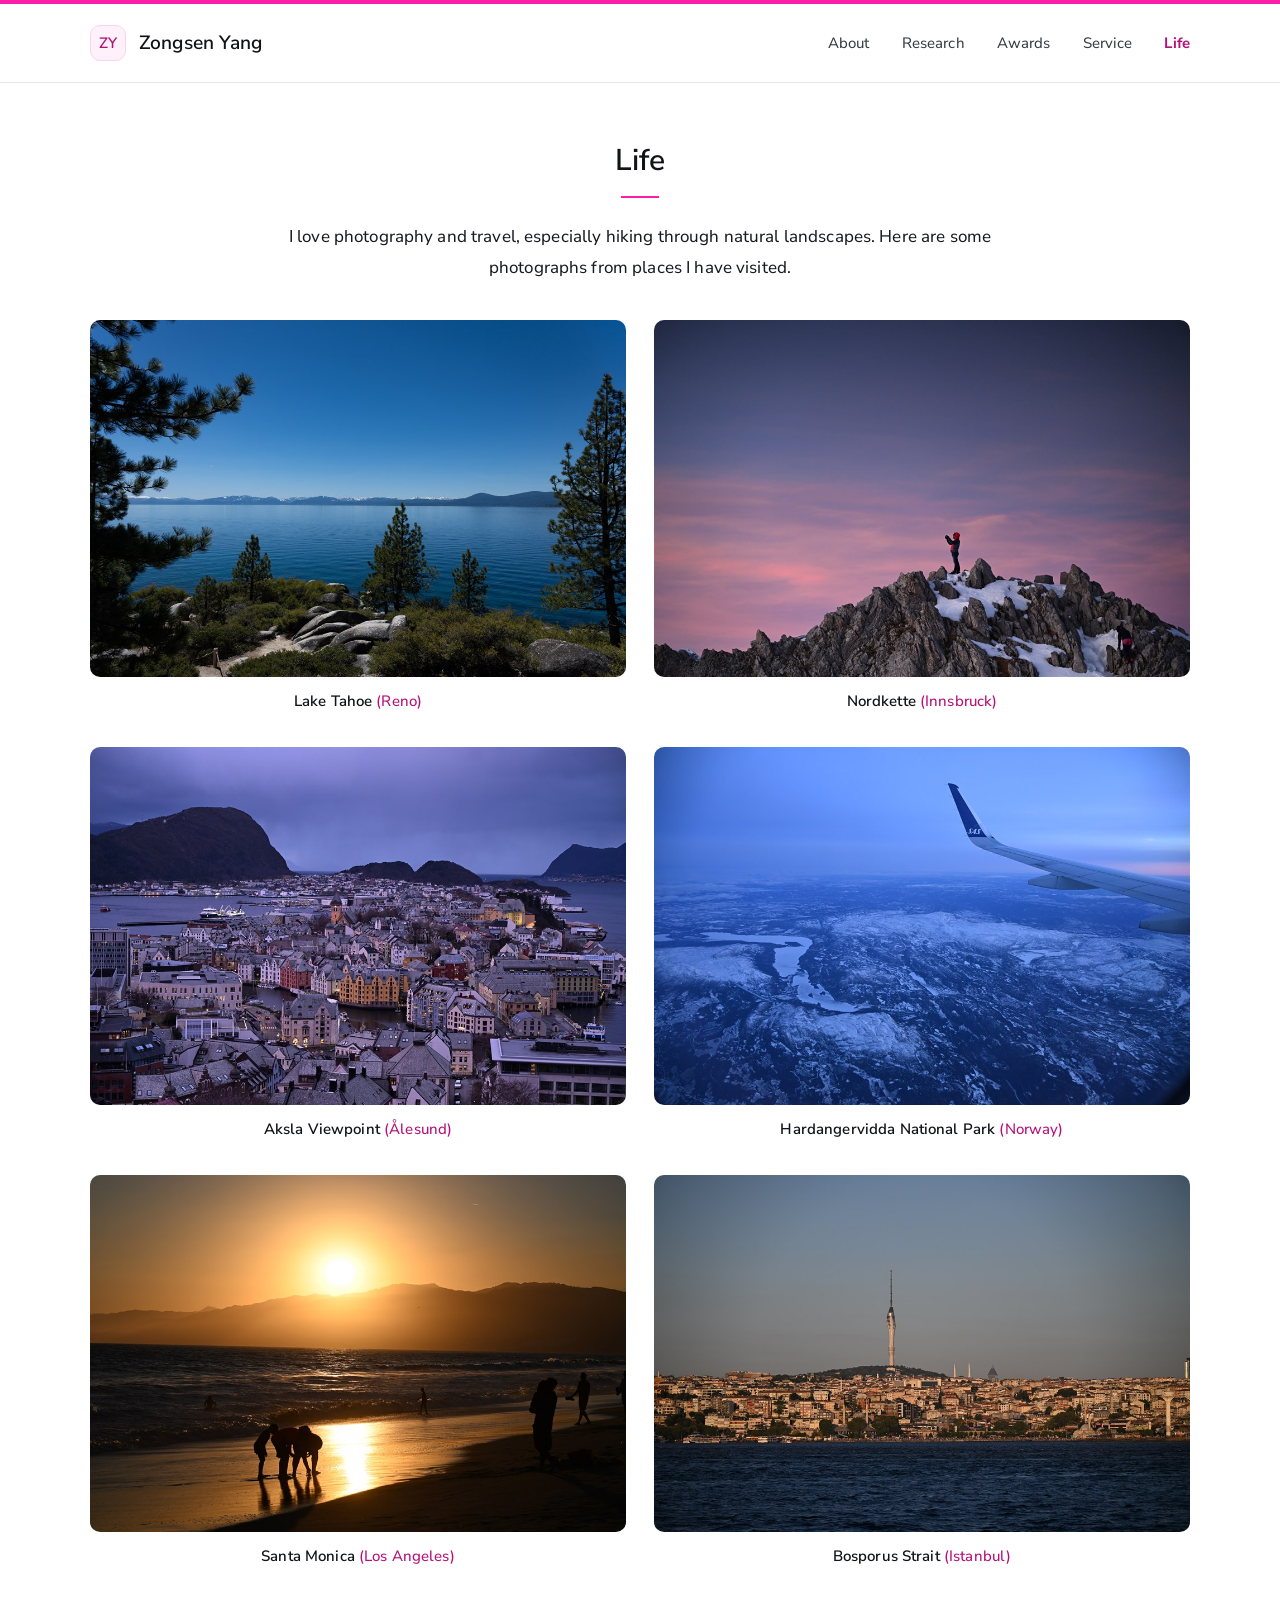
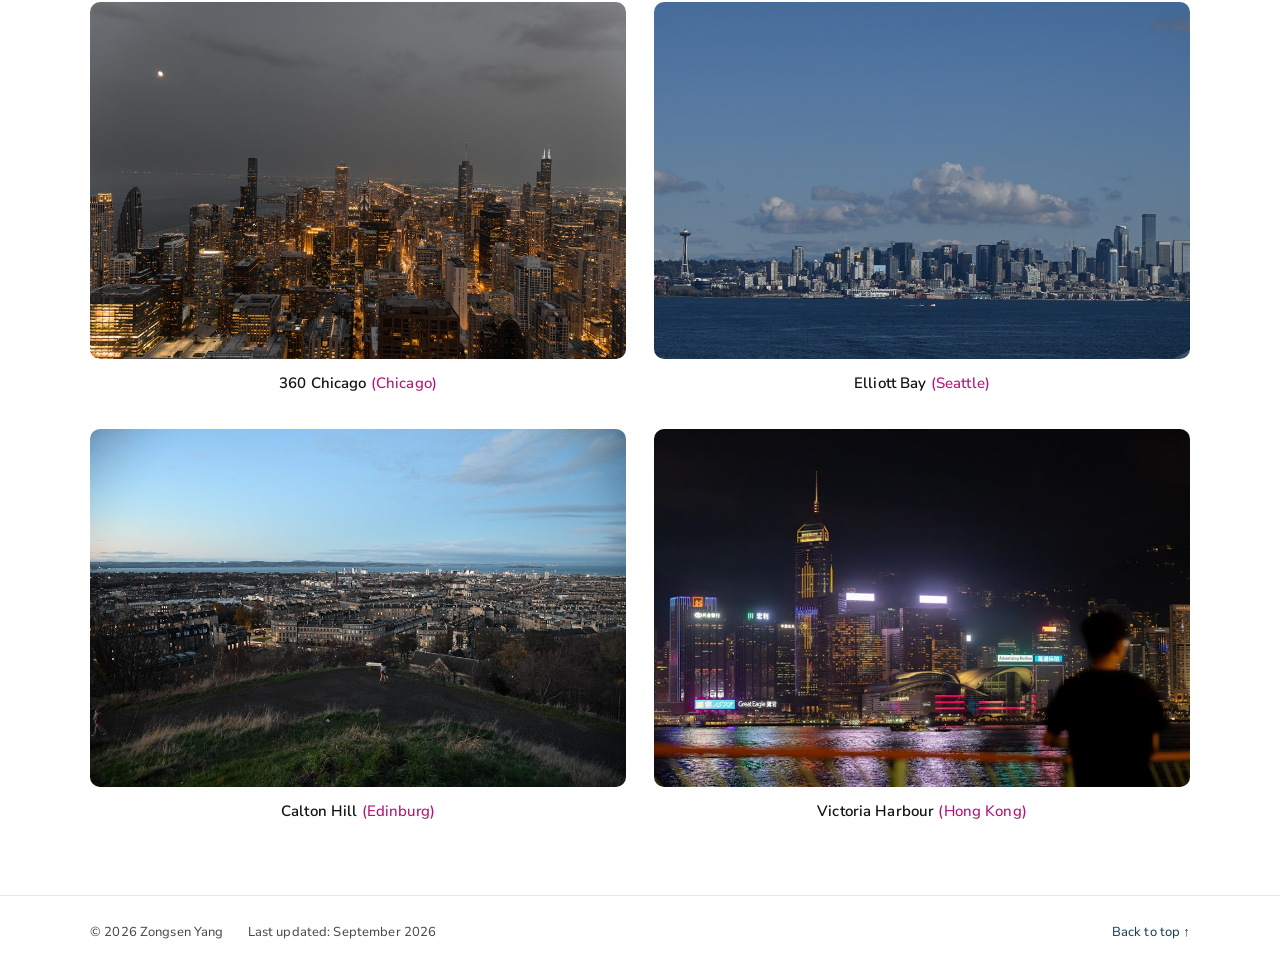
==== commit 6e0a3d15: "Update" ====
--- a/life.html
+++ b/life.html
@@ -41,16 +41,32 @@
         <figcaption>Nordkette <span class="photo-city">(Innsbruck)</span></figcaption>
       </figure>
       <figure class="photo-card">
-        <img src="assets/photo/web/CaltonHill_Edinburg-1600.jpg" srcset="assets/photo/web/CaltonHill_Edinburg-960.jpg 960w, assets/photo/web/CaltonHill_Edinburg-1600.jpg 1600w" sizes="(max-width: 560px) calc((100vw - 60px) / 2), (max-width: 850px) calc((100vw - 76px) / 2), (max-width: 1160px) calc((100vw - 88px) / 2), 536px" width="1600" height="1067" loading="lazy" decoding="async" alt="Calton Hill, Edinburg">
-        <figcaption>Calton Hill <span class="photo-city">(Edinburg)</span></figcaption>
+        <img src="assets/photo/web/AkslaViewpoint_%C3%85lesund-1600.jpg" srcset="assets/photo/web/AkslaViewpoint_%C3%85lesund-960.jpg 960w, assets/photo/web/AkslaViewpoint_%C3%85lesund-1600.jpg 1600w" sizes="(max-width: 560px) calc((100vw - 60px) / 2), (max-width: 850px) calc((100vw - 76px) / 2), (max-width: 1160px) calc((100vw - 88px) / 2), 536px" width="1600" height="1067" loading="lazy" decoding="async" alt="Aksla Viewpoint, Ålesund">
+        <figcaption>Aksla Viewpoint <span class="photo-city">(Ålesund)</span></figcaption>
+      </figure>
+      <figure class="photo-card">
+        <img src="assets/photo/web/HardangerviddaNationalPark_Norway-1600.jpg" srcset="assets/photo/web/HardangerviddaNationalPark_Norway-960.jpg 960w, assets/photo/web/HardangerviddaNationalPark_Norway-1600.jpg 1600w" sizes="(max-width: 560px) calc((100vw - 60px) / 2), (max-width: 850px) calc((100vw - 76px) / 2), (max-width: 1160px) calc((100vw - 88px) / 2), 536px" width="1600" height="1067" loading="lazy" decoding="async" alt="Hardangervidda National Park, Norway">
+        <figcaption>Hardangervidda National Park <span class="photo-city">(Norway)</span></figcaption>
+      </figure>
+      <figure class="photo-card">
+        <img src="assets/photo/web/SantaMonica_LosAngeles-1600.jpg" srcset="assets/photo/web/SantaMonica_LosAngeles-960.jpg 960w, assets/photo/web/SantaMonica_LosAngeles-1600.jpg 1600w" sizes="(max-width: 560px) calc((100vw - 60px) / 2), (max-width: 850px) calc((100vw - 76px) / 2), (max-width: 1160px) calc((100vw - 88px) / 2), 536px" width="1600" height="1067" loading="lazy" decoding="async" alt="Santa Monica, Los Angeles">
+        <figcaption>Santa Monica <span class="photo-city">(Los Angeles)</span></figcaption>
+      </figure>
+      <figure class="photo-card">
+        <img src="assets/photo/web/Bosporus%20Strait_Istanbul-1600.jpg" srcset="assets/photo/web/Bosporus%20Strait_Istanbul-960.jpg 960w, assets/photo/web/Bosporus%20Strait_Istanbul-1600.jpg 1600w" sizes="(max-width: 560px) calc((100vw - 60px) / 2), (max-width: 850px) calc((100vw - 76px) / 2), (max-width: 1160px) calc((100vw - 88px) / 2), 536px" width="1600" height="1067" loading="lazy" decoding="async" alt="Bosporus Strait, Istanbul">
+        <figcaption>Bosporus Strait <span class="photo-city">(Istanbul)</span></figcaption>
+      </figure>
+      <figure class="photo-card">
+        <img src="assets/photo/web/360%20Chicago_Chicago-1600.jpg" srcset="assets/photo/web/360%20Chicago_Chicago-960.jpg 960w, assets/photo/web/360%20Chicago_Chicago-1600.jpg 1600w" sizes="(max-width: 560px) calc((100vw - 60px) / 2), (max-width: 850px) calc((100vw - 76px) / 2), (max-width: 1160px) calc((100vw - 88px) / 2), 536px" width="1600" height="1067" loading="lazy" decoding="async" alt="360 Chicago, Chicago">
+        <figcaption>360 Chicago <span class="photo-city">(Chicago)</span></figcaption>
       </figure>
       <figure class="photo-card">
         <img src="assets/photo/web/ElliottBay_Seattle-1600.jpg" srcset="assets/photo/web/ElliottBay_Seattle-960.jpg 960w, assets/photo/web/ElliottBay_Seattle-1600.jpg 1600w" sizes="(max-width: 560px) calc((100vw - 60px) / 2), (max-width: 850px) calc((100vw - 76px) / 2), (max-width: 1160px) calc((100vw - 88px) / 2), 536px" width="1600" height="1066" loading="lazy" decoding="async" alt="Elliott Bay, Seattle">
         <figcaption>Elliott Bay <span class="photo-city">(Seattle)</span></figcaption>
       </figure>
       <figure class="photo-card">
-        <img src="assets/photo/web/SantaMonica_LosAngeles-1600.jpg" srcset="assets/photo/web/SantaMonica_LosAngeles-960.jpg 960w, assets/photo/web/SantaMonica_LosAngeles-1600.jpg 1600w" sizes="(max-width: 560px) calc((100vw - 60px) / 2), (max-width: 850px) calc((100vw - 76px) / 2), (max-width: 1160px) calc((100vw - 88px) / 2), 536px" width="1600" height="1067" loading="lazy" decoding="async" alt="Santa Monica, Los Angeles">
-        <figcaption>Santa Monica <span class="photo-city">(Los Angeles)</span></figcaption>
+        <img src="assets/photo/web/CaltonHill_Edinburg-1600.jpg" srcset="assets/photo/web/CaltonHill_Edinburg-960.jpg 960w, assets/photo/web/CaltonHill_Edinburg-1600.jpg 1600w" sizes="(max-width: 560px) calc((100vw - 60px) / 2), (max-width: 850px) calc((100vw - 76px) / 2), (max-width: 1160px) calc((100vw - 88px) / 2), 536px" width="1600" height="1067" loading="lazy" decoding="async" alt="Calton Hill, Edinburg">
+        <figcaption>Calton Hill <span class="photo-city">(Edinburg)</span></figcaption>
       </figure>
       <figure class="photo-card">
         <img src="assets/photo/web/VictoriaHarbour_HongKong-1600.jpg" srcset="assets/photo/web/VictoriaHarbour_HongKong-960.jpg 960w, assets/photo/web/VictoriaHarbour_HongKong-1600.jpg 1600w" sizes="(max-width: 560px) calc((100vw - 60px) / 2), (max-width: 850px) calc((100vw - 76px) / 2), (max-width: 1160px) calc((100vw - 88px) / 2), 536px" width="1600" height="899" loading="lazy" decoding="async" alt="Victoria Harbour, Hong Kong">
--- a/assets/styles.css
+++ b/assets/styles.css
@@ -100,16 +100,16 @@
 .published-paper { border-bottom: 0; padding-bottom: 0; }
 .journal { color: var(--rose-ink); font-weight: 600; }
 .award-list { margin: 0; padding: 0; list-style: none; }
-.award-list li { display: grid; grid-template-columns: 94px minmax(0,1fr); gap: 16px; padding: 15px 0; border-bottom: 1px solid #edf0f3; }
+.award-list li { display: grid; grid-template-columns: minmax(6rem, max-content) minmax(0,1fr); gap: 12px; padding: 12px 0; border-bottom: 1px solid #edf0f3; }
 .award-list li:first-child { padding-top: 0; }
 .award-list li:last-child { border-bottom: 0; padding-bottom: 0; }
-.award-year { color: var(--rose-ink); font-size: .875rem; padding: 2px 7px; font-variant-numeric: tabular-nums; background: var(--rose-soft); border-radius: 5px; align-self: start; justify-self: start; }
-.award-list strong { color: var(--navy); font-size: .9375rem; }
-.award-list p { margin: 2px 0 0; font-size: .875rem; color: var(--muted); line-height: 1.65; }
+.award-year { color: var(--rose-ink); font-size: .875rem; padding: 2px 7px; font-variant-numeric: tabular-nums; white-space: nowrap; background: var(--rose-soft); border-radius: 5px; align-self: start; justify-self: start; }
+.award-list strong { color: var(--navy); font-size: inherit; }
+.award-list p { margin: 2px 0 0; font-size: .875rem; color: var(--secondary); line-height: 1.75; }
 .service-list { margin: 0; }
 .service-list > div { display: grid; grid-template-columns: 166px minmax(0,1fr); gap: 18px; margin-bottom: 20px; }
 .service-list dt { font-weight: 600; font-size: .9375rem; color: var(--navy); }
-.service-list dd { margin: 0; font-size: .9375rem; color: var(--secondary); }
+.service-list dd { margin: 0; font-size: .9375rem; font-style: italic; color: var(--secondary); }
 .life-layout { max-width: 1160px; margin: 0 auto; padding: 58px 30px 72px; text-align: center; }
 .life-heading { display: block; }
 .life-heading h1 { color: var(--navy); font: var(--heading-weight) 1.875rem/1.3 var(--heading-font); letter-spacing: 0; margin: 0; }
@@ -221,13 +221,13 @@
   .paper h4 { font-size: 1.0625rem; }
   .paper-highlight { grid-template-columns: minmax(0,1fr); gap: 3px; padding: 12px; }
   .highlight-label { font-size: .8125rem; }
-  .award-list li { grid-template-columns: 81px minmax(0,1fr); gap: 10px; }
+  .award-list li { gap: 10px; }
   .service-list > div { display: block; margin-bottom: 22px; }
   .service-list dt { margin-bottom: 5px; }
   .site-footer > div { flex-wrap: wrap; gap: 7px 18px; padding: 22px; }
   .site-footer > div > span:nth-child(2) { width: 100%; order: 2; }
 }
-@media (max-width: 350px) { .profile { display: block; } .portrait { width: 132px; height: 150px; margin-bottom: 20px; } .award-list li { grid-template-columns: 74px minmax(0,1fr); } }
+@media (max-width: 350px) { .profile { display: block; } .portrait { width: 132px; height: 150px; margin-bottom: 20px; } }
 @media (prefers-reduced-motion: reduce) { html { scroll-behavior: auto; } }
 @media print {
   .life-layout { max-width: none; padding: 0; }
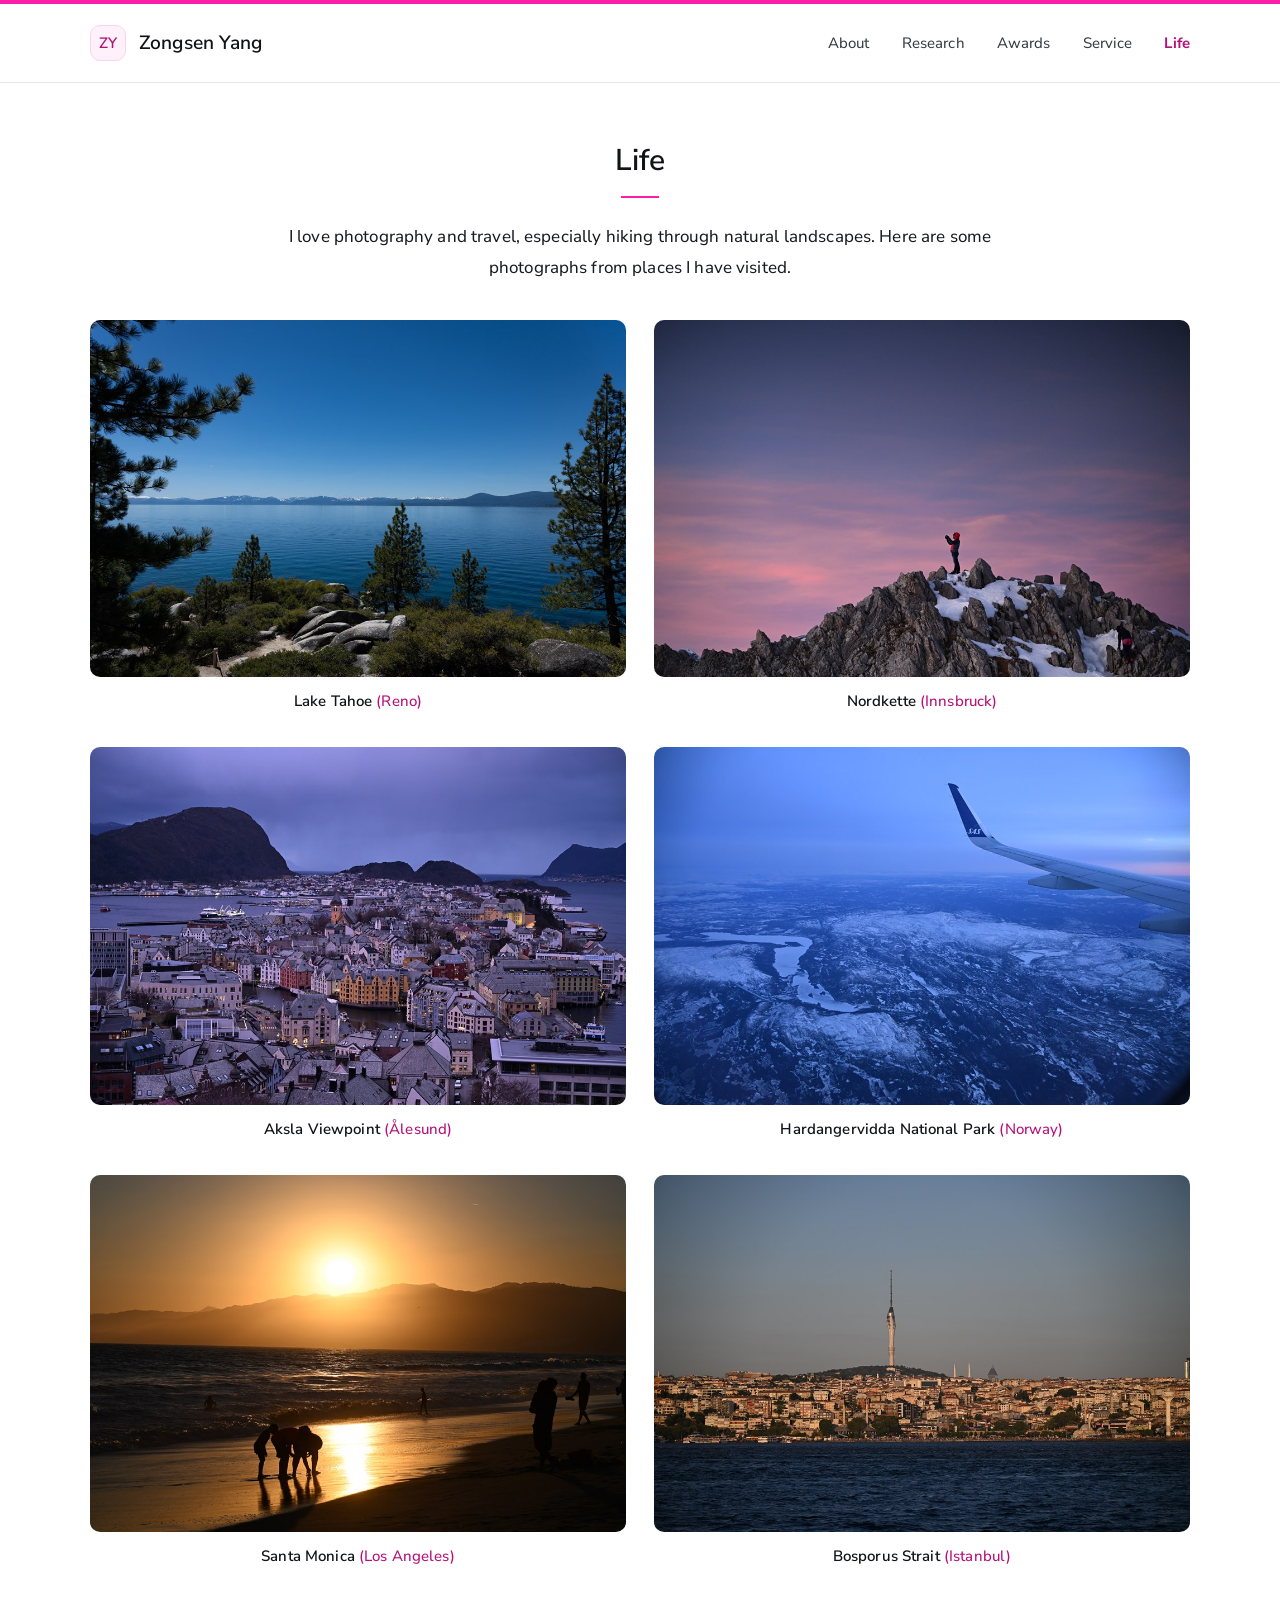
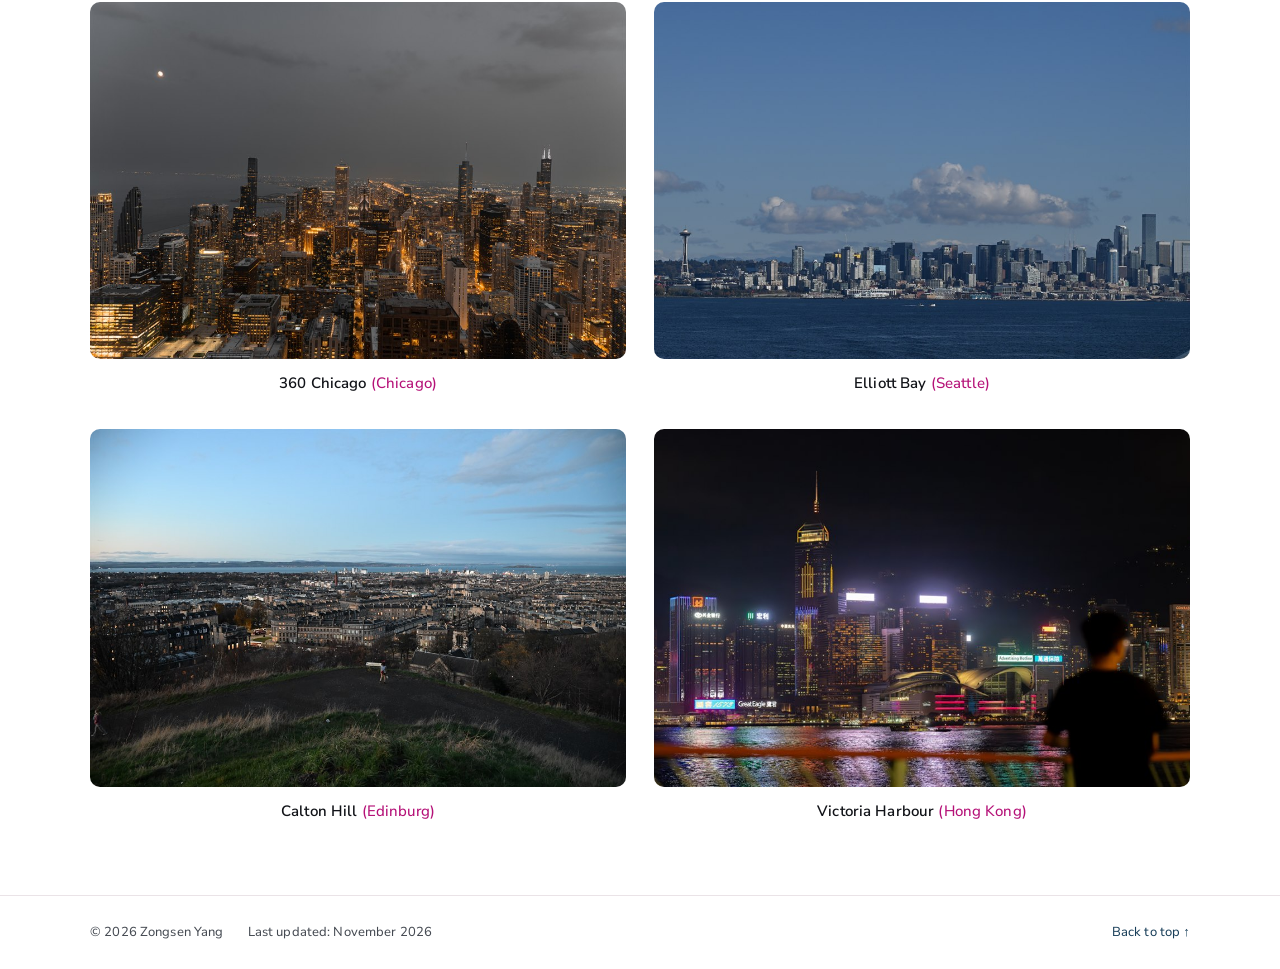
==== commit dda9c2aa: "Add files via upload Time Update" ====
--- a/life.html
+++ b/life.html
@@ -75,6 +75,6 @@
     </div>
   </main>
 
-  <footer class="site-footer"><div><span>© 2026 Zongsen Yang</span><span>Last updated: September 2026</span><a href="#top">Back to top <span aria-hidden="true">↑</span></a></div></footer>
+  <footer class="site-footer"><div><span>© 2026 Zongsen Yang</span><span>Last updated: November 2026</span><a href="#top">Back to top <span aria-hidden="true">↑</span></a></div></footer>
 </body>
 </html>
